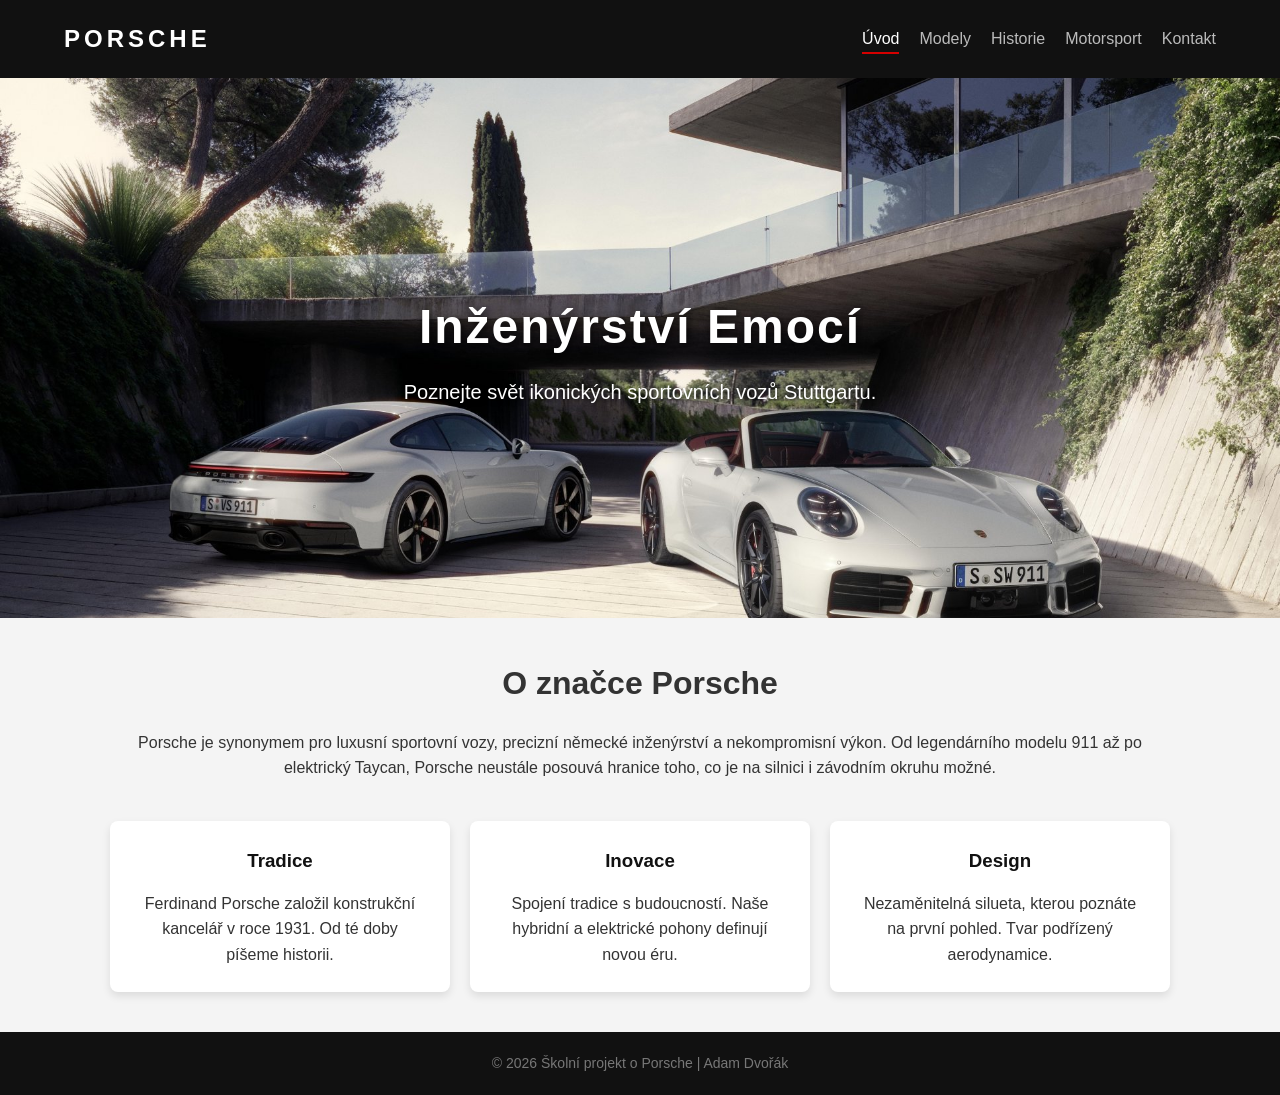
==== index.html @ 8f1053b8 "Add files via upload" ====
<!DOCTYPE html>
<html lang="cs">
<head>
    <meta charset="UTF-8">
    <meta name="viewport" content="width=device-width, initial-scale=1.0">
    <title>Porsche - Oficiální Fanouškovská Stránka</title>
    <link rel="stylesheet" href="style.css">
</head>
<body>

    <header>
        <div class="logo">PORSCHE</div>
        <nav>
            <ul>
                <li><a href="index.html" class="active">Úvod</a></li>
                <li><a href="modely.html">Modely</a></li>
                <li><a href="historie.html">Historie</a></li>
                <li><a href="motorsport.html">Motorsport</a></li>
                <li><a href="kontakt.html">Kontakt</a></li>
            </ul>
        </nav>
    </header>

    <section class="hero">
        <div class="hero-content">
            <h1>Inženýrství Emocí</h1>
            <p>Poznejte svět ikonických sportovních vozů Stuttgartu.</p>
        </div>
    </section>

    <main class="obsah">
        <h2>O značce Porsche</h2>
        <p>Porsche je synonymem pro luxusní sportovní vozy, precizní německé inženýrství a nekompromisní výkon. Od legendárního modelu 911 až po elektrický Taycan, Porsche neustále posouvá hranice toho, co je na silnici i závodním okruhu možné.</p>
        
        <div class="karty-kontejner">
            <div class="karta">
                <h3>Tradice</h3>
                <p>Ferdinand Porsche založil konstrukční kancelář v roce 1931. Od té doby píšeme historii.</p>
            </div>
            <div class="karta">
                <h3>Inovace</h3>
                <p>Spojení tradice s budoucností. Naše hybridní a elektrické pohony definují novou éru.</p>
            </div>
            <div class="karta">
                <h3>Design</h3>
                <p>Nezaměnitelná silueta, kterou poznáte na první pohled. Tvar podřízený aerodynamice.</p>
            </div>
        </div>
    </main>

    <footer>
        <p>&copy; 2026 Školní projekt o Porsche | Adam Dvořák</p>
    </footer>

</body>
</html>
---- style.css ----
/* ZÁKLADNÍ RESET A PÍSMO */
* {
    margin: 0;
    padding: 0;
    box-sizing: border-box;
    font-family: 'Segoe UI', Tahoma, Geneva, Verdana, sans-serif;
}

body {
    background-color: #f4f4f4;
    color: #333;
    line-height: 1.6;
}

/* HLAVIČKA A NAVIGACE */
header {
    background-color: #111;
    color: #fff;
    display: flex;
    justify-content: space-between;
    align-items: center;
    padding: 20px 5%;
    position: sticky;
    top: 0;
    z-index: 100;
}

header .logo {
    font-size: 24px;
    font-weight: bold;
    letter-spacing: 4px;
}

header nav ul {
    list-style: none;
    display: flex;
}

header nav ul li {
    margin-left: 20px;
}

header nav ul li a {
    color: #bbb;
    text-decoration: none;
    font-size: 16px;
    transition: 0.3s;
}

header nav ul li a:hover, header nav ul li a.active {
    color: #fff;
    border-bottom: 2px solid #d50000; /* Porsche červená */
    padding-bottom: 5px;
}

/* HERO SEKCE (Úvodní velký blok s tvým vlastním staženým obrázkem) */
.hero {
    /* Načte obrázek z tvé složky image */
    background: url('images/uvod-porsche.jpg') no-repeat center center/cover;
    height: 60vh;
    display: flex;
    justify-content: center;
    align-items: center;
    text-align: center;
}

.hero h1 {
    font-size: 48px;
    letter-spacing: 2px;
    margin-bottom: 10px;
    color: #fff;
    /* Stín pod textem, aby šel přečíst na tvém barevném obrázku */
    text-shadow: 2px 2px 8px rgba(0, 0, 0, 0.8); 
}

.hero p {
    font-size: 20px;
    color: #fff;
    /* Stín pod podnadpisem */
    text-shadow: 2px 2px 5px rgba(0, 0, 0, 0.8); 
}


/* HLAVNÍ OBSAH */
.obsah {
    max-width: 1100px;
    margin: 40px auto;
    padding: 0 20px;
    text-align: center;
}

.obsah h2 {
    font-size: 32px;
    margin-bottom: 20px;
}

/* KARTY (FLEXBOX) */
.karty-kontejner {
    display: flex;
    justify-content: space-between;
    margin-top: 40px;
    gap: 20px;
}

.karta {
    background: #fff;
    padding: 25px;
    border-radius: 8px;
    box-shadow: 0 4px 8px rgba(0,0,0,0.1);
    flex: 1; /* Každá karta zabere stejný prostor */
}

.karta h3 {
    margin-bottom: 15px;
    color: #111;
}

/* PATIČKA */
footer {
    background-color: #111;
    color: #777;
    text-align: center;
    padding: 20px;
    margin-top: 40px;
    font-size: 14px;
}

/* RESPONSIVITA (Pro mobily a tablety) */
@media (max-width: 768px) {
    header {
        flex-direction: column; /* Logo a menu budou pod sebou */
        gap: 15px;
    }

    header nav ul {
        flex-direction: column; /* Menu položky pod sebou */
        align-items: center;
        gap: 10px;
    }

    header nav ul li {
        margin-left: 0;
    }

    .hero h1 {
        font-size: 32px;
    }

    .karty-kontejner {
        flex-direction: column; /* Karty se na mobilu naskládají pod sebe */
    }
}

/* --- STYLY PRO STRÁNKU MODELŮ --- */

.poddnadpis {
    color: #666;
    margin-bottom: 40px;
}

/* Vytvoření mřížky - na PC budou 3 karty vedle sebe */
.modely-grid {
    display: grid;
    grid-template-columns: repeat(auto-fit, minmax(300px, 1fr));
    gap: 30px;
    margin-top: 20px;
}

/* Styl samotného rámečku (karty) */
.model-karta {
    background-color: #fff;
    border-radius: 10px;
    overflow: hidden; /* Aby obrázek při zvětšení nepřetékal z rohů karty */
    box-shadow: 0 4px 15px rgba(0, 0, 0, 0.05);
    border: 1px solid #e0e0e0;
    transition: transform 0.4s ease, box-shadow 0.4s ease; /* Plynulost efektu */
    text-align: left;
}

/* HOVER EFEKT: Zvětšení celé karty po najetí myší */
.model-karta:hover {
    transform: scale(1.04); /* Zvětší kartu o 4 % */
    box-shadow: 0 12px 25px rgba(0, 0, 0, 0.15); /* Zvýrazní stín pro 3D efekt */
    border-color: #d50000; /* Rámeček jemně zčervená */
}

/* Kontejner na fotku, abychom mohli zoomovat samotný obrázek uvnitř */
.foto-kontejner {
    width: 100%;
    height: 200px;
    overflow: hidden;
}

.foto-kontejner img {
    width: 100%;
    height: 100%;
    object-fit: cover; /* Obrázek se hezky přizpůsobí rozměrům */
    transition: transform 0.4s ease; /* Plynulost pro zoom obrázku */
}

/* HOVER EFEKT: Jemné přiblížení obrázku uvnitř, když najedeš na kartu */
.model-karta:hover .foto-kontejner img {
    transform: scale(1.08); /* Přiblíží fotku o 8 % */
}

/* Vnitřní texty v kartě */
.model-info {
    padding: 20px;
}

.model-info h3 {
    font-size: 20px;
    margin-bottom: 10px;
    color: #111;
}

.model-info p {
    font-size: 14px;
    color: #555;
    line-height: 1.5;
}

/* --- STYLY PRO STRÁNKU HISTORIE (TIMELINE) --- */

/* Hlavní linka uprostřed */
.timeline {
    position: relative;
    max-width: 1000px;
    margin: 50px auto;
    padding: 20px 0;
}

/* Vytvoření svislé čáry uprostřed */
.timeline::after {
    content: '';
    position: absolute;
    width: 4px;
    background-color: #111; /* Černá linie */
    top: 0;
    bottom: 0;
    left: 50%;
    margin-left: -2px;
}

/* Kontejner pro jeden milník */
.timeline-item {
    padding: 10px 40px;
    position: relative;
    background-color: inherit;
    width: 50%; /* Zabere polovinu šířky */
}

/* Tečka na středové čáře */
.timeline-item::after {
    content: '';
    position: absolute;
    width: 16px;
    height: 16px;
    right: -8px;
    background-color: #fff;
    border: 4px solid #d50000; /* Porsche červená tečka */
    top: 25px;
    border-radius: 50%;
    z-index: 1;
    transition: 0.3s;
}

/* Pozicování vlevo a vpravo */
.timeline-item.vlevo {
    left: 0;
    text-align: right;
}

.timeline-item.vpravo {
    left: 50%;
    text-align: left;
}

/* Otočení tečky pro pravou stranu */
.timeline-item.vpravo::after {
    left: -8px;
}

/* Samotný box s textem */
.timeline-obsah {
    padding: 20px 30px;
    background-color: #fff;
    position: relative;
    border-radius: 8px;
    box-shadow: 0 4px 15px rgba(0,0,0,0.05);
    border: 1px solid #e0e0e0;
    transition: 0.3s ease;
}

/* Zvýraznění boxu po najetí myší */
.timeline-obsah:hover {
    box-shadow: 0 8px 20px rgba(0,0,0,0.12);
    border-color: #111;
}

/* Vytunění zobrazení roku */
.rok {
    display: inline-block;
    background-color: #d50000;
    color: #fff;
    font-weight: bold;
    padding: 3px 10px;
    border-radius: 4px;
    font-size: 14px;
    margin-bottom: 10px;
}

.timeline-obsah h3 {
    font-size: 20px;
    margin-bottom: 8px;
    color: #111;
}

.timeline-obsah p {
    font-size: 14px;
    color: #555;
}

/* --- RESPONZIVITA PRO HISTORII (Mobily) --- */
@media (max-width: 768px) {
    /* Posuneme čáru na levou stranu */
    .timeline::after {
        left: 31px;
    }

    /* Boxy roztáhneme na plnou šířku */
    .timeline-item {
        width: 100%;
        padding-left: 70px;
        padding-right: 25px;
        text-align: left !important; /* Všechno zarovnáme doleva */
    }

    /* Všechny položky se budou chovat jako pravé */
    .timeline-item.vpravo {
        left: 0;
    }

    /* Přesuneme tečky na levou čáru */
    .timeline-item.vlevo::after, .timeline-item.vpravo::after {
        left: 23px;
    }
}

/* --- STYLY PRO STRÁNKU KONTAKT --- */
.kontakt-blok {
    display: flex;
    justify-content: space-between;
    align-items: flex-start;
    gap: 40px;
    margin-top: 40px;
    text-align: left;
}

.kontakt-tabulka {
    flex: 1;
    border-collapse: collapse;
    font-size: 16px;
}

.kontakt-tabulka td {
    padding: 15px;
    border-bottom: 1px solid #ddd;
}

.kontakt-formular {
    flex: 1;
    display: flex;
    flex-direction: column;
    gap: 15px;
    background: #fff;
    padding: 25px;
    border-radius: 8px;
    box-shadow: 0 4px 8px rgba(0,0,0,0.05);
}

.kontakt-formular input, .kontakt-formular textarea {
    padding: 12px;
    border: 1px solid #ccc;
    border-radius: 4px;
    font-size: 14px;
}

.kontakt-formular button {
    background-color: #d50000;
    color: white;
    padding: 12px;
    border: none;
    border-radius: 4px;
    cursor: pointer;
    font-weight: bold;
    transition: 0.3s;
}

.kontakt-formular button:hover {
    background-color: #b30000;
}

/* Úprava responzivity pro kontakt */
@media (max-width: 768px) {
    .kontakt-blok {
        flex-direction: column;
    }
}
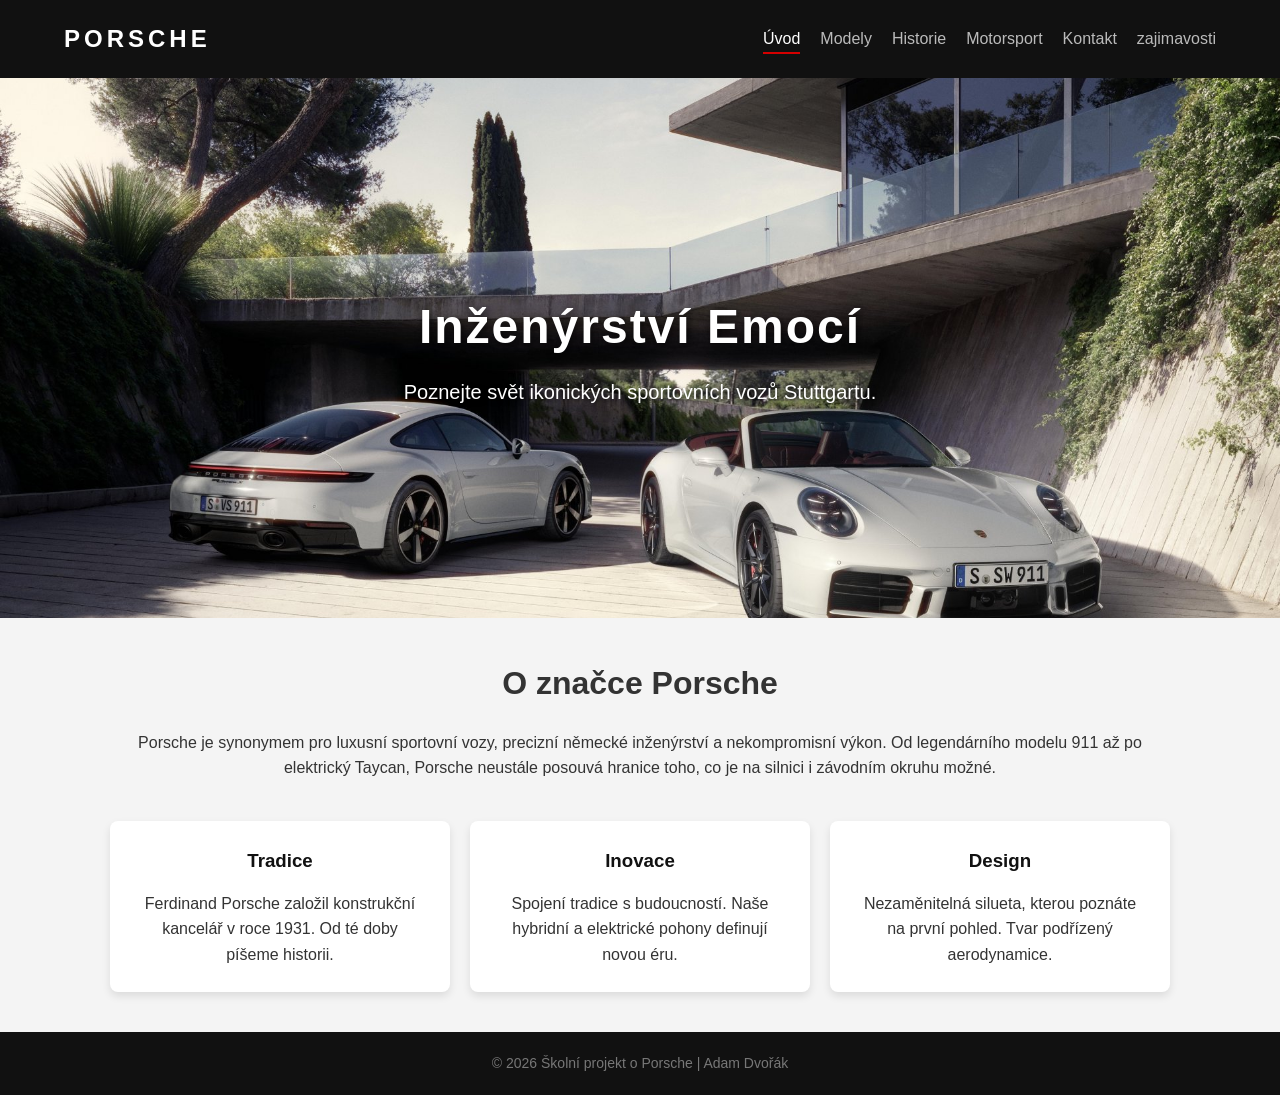
==== commit 44af0b6f: "Add files via upload" ====
--- a/index.html
+++ b/index.html
@@ -17,6 +17,7 @@
                 <li><a href="historie.html">Historie</a></li>
                 <li><a href="motorsport.html">Motorsport</a></li>
                 <li><a href="kontakt.html">Kontakt</a></li>
+                <li><a href="zajimavosti.html">zajimavosti</a></li>
             </ul>
         </nav>
     </header>
--- a/style.css
+++ b/style.css
@@ -1,4 +1,4 @@
-/* ZÁKLADNÍ RESET A PÍSMO */
+
 * {
     margin: 0;
     padding: 0;
@@ -12,7 +12,7 @@
     line-height: 1.6;
 }
 
-/* HLAVIČKA A NAVIGACE */
+
 header {
     background-color: #111;
     color: #fff;
@@ -53,10 +53,10 @@
     padding-bottom: 5px;
 }
 
-/* HERO SEKCE (Úvodní velký blok s tvým vlastním staženým obrázkem) */
+
 .hero {
-    /* Načte obrázek z tvé složky image */
-    background: url('images/uvod-porsche.jpg') no-repeat center center/cover;
+    
+    background: url('img/uvod-porsche.jpg') no-repeat center center/cover;
     height: 60vh;
     display: flex;
     justify-content: center;
@@ -69,19 +69,19 @@
     letter-spacing: 2px;
     margin-bottom: 10px;
     color: #fff;
-    /* Stín pod textem, aby šel přečíst na tvém barevném obrázku */
+   
     text-shadow: 2px 2px 8px rgba(0, 0, 0, 0.8); 
 }
 
 .hero p {
     font-size: 20px;
     color: #fff;
-    /* Stín pod podnadpisem */
+
     text-shadow: 2px 2px 5px rgba(0, 0, 0, 0.8); 
 }
 
 
-/* HLAVNÍ OBSAH */
+
 .obsah {
     max-width: 1100px;
     margin: 40px auto;
@@ -94,7 +94,7 @@
     margin-bottom: 20px;
 }
 
-/* KARTY (FLEXBOX) */
+
 .karty-kontejner {
     display: flex;
     justify-content: space-between;
@@ -107,7 +107,7 @@
     padding: 25px;
     border-radius: 8px;
     box-shadow: 0 4px 8px rgba(0,0,0,0.1);
-    flex: 1; /* Každá karta zabere stejný prostor */
+    flex: 1; 
 }
 
 .karta h3 {
@@ -115,7 +115,7 @@
     color: #111;
 }
 
-/* PATIČKA */
+
 footer {
     background-color: #111;
     color: #777;
@@ -125,16 +125,15 @@
     font-size: 14px;
 }
 
-/* RESPONSIVITA (Pro mobily a tablety) */
+
 @media (max-width: 768px) {
     header {
-        flex-direction: column; /* Logo a menu budou pod sebou */
+        flex-direction: column;
         gap: 15px;
     }
 
     header nav ul {
-        flex-direction: column; /* Menu položky pod sebou */
-        align-items: center;
+        flex-direction: column; 
         gap: 10px;
     }
 
@@ -147,7 +146,7 @@
     }
 
     .karty-kontejner {
-        flex-direction: column; /* Karty se na mobilu naskládají pod sebe */
+        flex-direction: column; 
     }
 }
 
@@ -407,3 +406,111 @@
         flex-direction: column;
     }
 }
+
+
+
+/* --- STYLING PRO STRÁNKU ZAJÍMAVOSTÍ --- */
+
+.zajimavosti-kontejner {
+    max-width: 1200px;
+    margin: 0 auto;
+    padding: 40px 20px;
+    font-family: 'Arial', sans-serif;
+    color: #333;
+}
+
+.zajimavosti-uvod {
+    text-align: center;
+    margin-bottom: 50px;
+}
+
+.zajimavosti-uvod h1 {
+    font-size: 42px;
+    color: #111;
+    text-transform: uppercase;
+    letter-spacing: 1px;
+    margin-bottom: 15px;
+}
+
+.zajimavosti-uvod p {
+    font-size: 18px;
+    color: #666;
+    max-width: 700px;
+    margin: 0 auto;
+    line-height: 1.6;
+}
+
+/* Mřížka pro boxy (2 sloupce na velkém monitoru) */
+.boxy-mrizka {
+    display: grid;
+    grid-template-columns: repeat(auto-fit, minmax(500px, 1fr));
+    gap: 30px;
+    margin-bottom: 40px;
+}
+
+/* Samotný box se zajímavostí */
+.zajimavost-box {
+    background: #f9f9f9;
+    border-left: 5px solid #d50000; /* Porsche červená linie na boku */
+    padding: 30px;
+    border-radius: 8px;
+    box-shadow: 0 4px 15px rgba(0,0,0,0.05);
+    transition: transform 0.3s ease, box-shadow 0.3s ease;
+}
+
+/* Efekt při najetí myší na box */
+.zajimavost-box:hover {
+    transform: translateY(-5px);
+    box-shadow: 0 8px 25px rgba(0,0,0,0.1);
+}
+
+.box-ikona {
+    font-size: 30px;
+    margin-bottom: 15px;
+}
+
+.zajimavost-box h2 {
+    font-size: 24px;
+    color: #111;
+    margin-bottom: 15px;
+}
+
+.zajimavost-box p {
+    font-size: 15px;
+    line-height: 1.7;
+    color: #444;
+    margin-bottom: 12px;
+    text-align: justify;
+}
+
+/* Tlačítko zpět */
+.zajimavosti-paticka {
+    text-align: center;
+    margin-top: 50px;
+}
+
+.tlacitko-domu {
+    display: inline-block;
+    padding: 12px 30px;
+    background-color: #111;
+    color: #fff;
+    text-decoration: none;
+    font-weight: bold;
+    border-radius: 5px;
+    transition: background 0.3s ease;
+}
+
+.tlacitko-domu:hover {
+    background-color: #d50000; /* Zčervená při najetí */
+}
+
+/* Responsivita pro menší obrazovky/mobily */
+@media (max-width: 600px) {
+    .boxy-mrizka {
+        grid-template-columns: 1fr; /* Na mobilu bude jen jeden sloupec */
+    }
+   
+    .zajimavosti-uvod h1 {
+        font-size: 30px;
+    }
+}
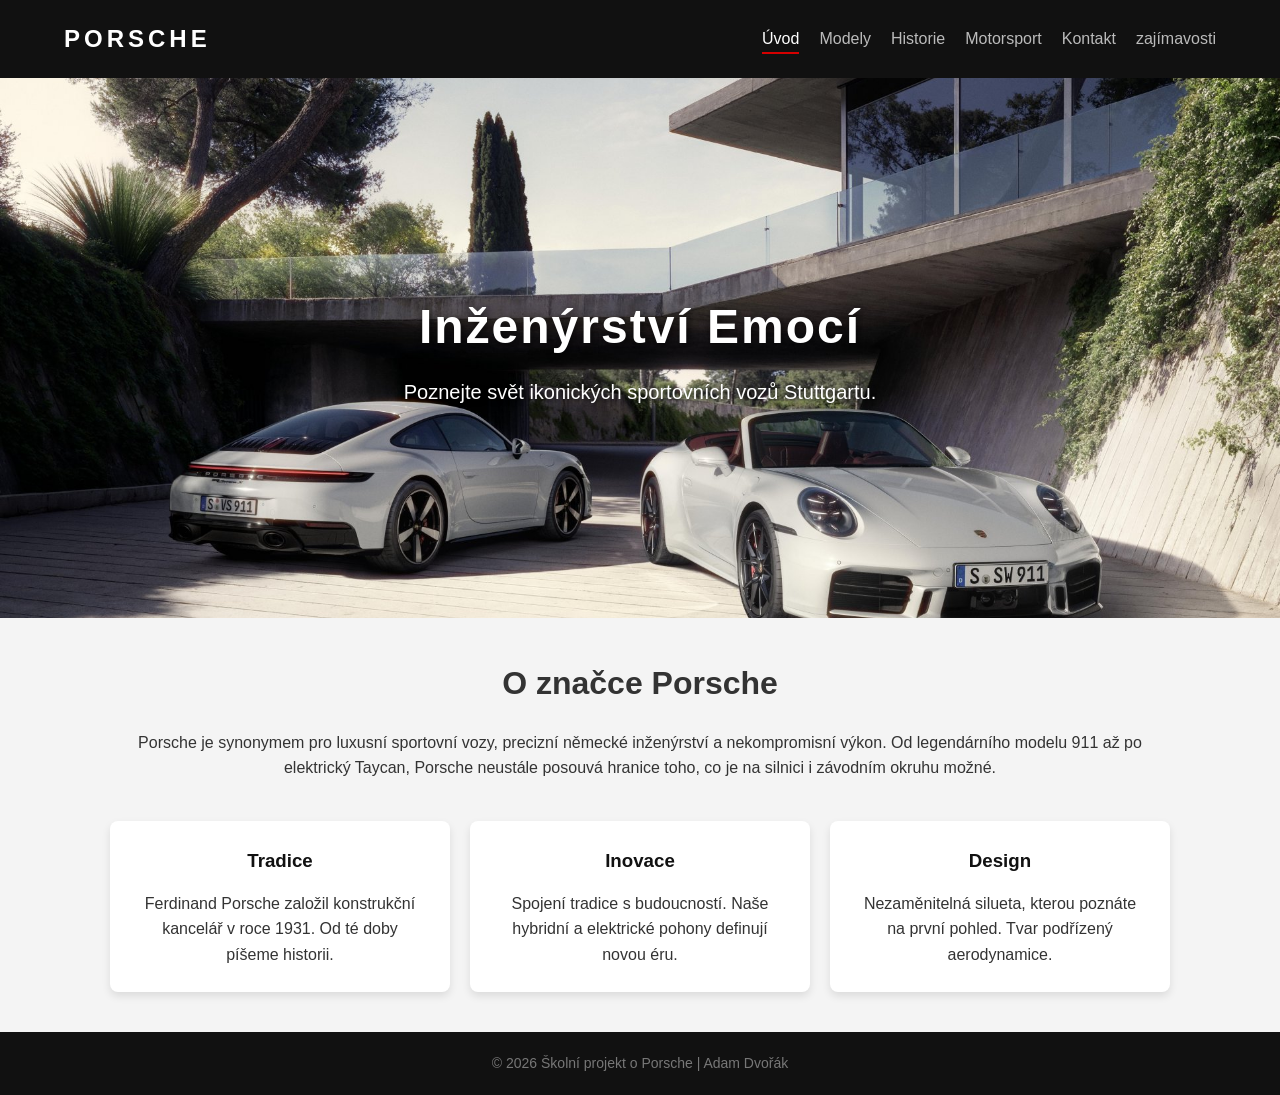
==== commit 72c10cd3: "Add files via upload" ====
--- a/index.html
+++ b/index.html
@@ -17,7 +17,7 @@
                 <li><a href="historie.html">Historie</a></li>
                 <li><a href="motorsport.html">Motorsport</a></li>
                 <li><a href="kontakt.html">Kontakt</a></li>
-                <li><a href="zajimavosti.html">zajimavosti</a></li>
+                 <li><a href="zajimavosti.html">zajímavosti</a></li>
             </ul>
         </nav>
     </header>
--- a/style.css
+++ b/style.css
@@ -1,4 +1,4 @@
-
+/* ZÁKLADNÍ RESET A PÍSMO */
 * {
     margin: 0;
     padding: 0;
@@ -12,7 +12,7 @@
     line-height: 1.6;
 }
 
-
+/* HLAVIČKA A NAVIGACE */
 header {
     background-color: #111;
     color: #fff;
@@ -53,9 +53,9 @@
     padding-bottom: 5px;
 }
 
-
+/* HERO SEKCE (Úvodní velký blok s tvým vlastním staženým obrázkem) */
 .hero {
-    
+    /* Načte obrázek z tvé složky img */
     background: url('img/uvod-porsche.jpg') no-repeat center center/cover;
     height: 60vh;
     display: flex;
@@ -69,19 +69,19 @@
     letter-spacing: 2px;
     margin-bottom: 10px;
     color: #fff;
-   
+    /* Stín pod textem, aby šel přečíst na tvém barevném obrázku */
     text-shadow: 2px 2px 8px rgba(0, 0, 0, 0.8); 
 }
 
 .hero p {
     font-size: 20px;
     color: #fff;
-
+    /* Stín pod podnadpisem */
     text-shadow: 2px 2px 5px rgba(0, 0, 0, 0.8); 
 }
 
 
-
+/* HLAVNÍ OBSAH */
 .obsah {
     max-width: 1100px;
     margin: 40px auto;
@@ -94,7 +94,7 @@
     margin-bottom: 20px;
 }
 
-
+/* KARTY (FLEXBOX) */
 .karty-kontejner {
     display: flex;
     justify-content: space-between;
@@ -107,7 +107,7 @@
     padding: 25px;
     border-radius: 8px;
     box-shadow: 0 4px 8px rgba(0,0,0,0.1);
-    flex: 1; 
+    flex: 1; /* Každá karta zabere stejný prostor */
 }
 
 .karta h3 {
@@ -115,7 +115,7 @@
     color: #111;
 }
 
-
+/* PATIČKA */
 footer {
     background-color: #111;
     color: #777;
@@ -125,15 +125,16 @@
     font-size: 14px;
 }
 
-
+/* RESPONSIVITA (Pro mobily a tablety) */
 @media (max-width: 768px) {
     header {
-        flex-direction: column;
+        flex-direction: column; /* Logo a menu budou pod sebou */
         gap: 15px;
     }
 
     header nav ul {
-        flex-direction: column; 
+        flex-direction: column; /* Menu položky pod sebou */
+        align-items: center;
         gap: 10px;
     }
 
@@ -146,7 +147,7 @@
     }
 
     .karty-kontejner {
-        flex-direction: column; 
+        flex-direction: column; /* Karty se na mobilu naskládají pod sebe */
     }
 }
 
@@ -408,109 +409,159 @@
 }
 
 
-
-/* --- STYLING PRO STRÁNKU ZAJÍMAVOSTÍ --- */
-
+/* ==========================================================================
+   STYLING PRO STRÁNKU ZAJÍMAVOSTÍ (DLOUHÉ ČTENÍ)
+   ========================================================================== */
+
+/* Hlavní obal stránky */
 .zajimavosti-kontejner {
-    max-width: 1200px;
-    margin: 0 auto;
-    padding: 40px 20px;
-    font-family: 'Arial', sans-serif;
-    color: #333;
-}
-
+    max-width: 1250px;
+    margin: 40px auto 0 auto;
+    padding: 60px 20px;
+    font-family: -apple-system, BlinkMacSystemFont, "Segoe UI", Roboto, Helvetica, Arial, sans-serif;
+    color: #222;
+    background-color: #ffffff;
+}
+
+/* Úvodní hlavička */
 .zajimavosti-uvod {
     text-align: center;
-    margin-bottom: 50px;
+    margin-bottom: 60px;
 }
 
 .zajimavosti-uvod h1 {
-    font-size: 42px;
-    color: #111;
+    font-size: 46px;
+    font-weight: 800;
+    color: #fffefe;
     text-transform: uppercase;
-    letter-spacing: 1px;
-    margin-bottom: 15px;
+    letter-spacing: -0.5px;
+    margin-bottom: 20px;
 }
 
 .zajimavosti-uvod p {
-    font-size: 18px;
-    color: #666;
-    max-width: 700px;
+    font-size: 19px;
+    color: #fffdfd;
+    max-width: 800px;
     margin: 0 auto;
     line-height: 1.6;
 }
 
-/* Mřížka pro boxy (2 sloupce na velkém monitoru) */
+/* Rozvržení boxů do mřížky (2 sloupce na PC) */
 .boxy-mrizka {
     display: grid;
-    grid-template-columns: repeat(auto-fit, minmax(500px, 1fr));
-    gap: 30px;
-    margin-bottom: 40px;
-}
-
-/* Samotný box se zajímavostí */
+    grid-template-columns: repeat(auto-fit, minmax(550px, 1fr));
+    gap: 35px;
+    margin-bottom: 50px;
+}
+
+/* Styl samotného velkého boxu */
 .zajimavost-box {
-    background: #f9f9f9;
-    border-left: 5px solid #d50000; /* Porsche červená linie na boku */
-    padding: 30px;
-    border-radius: 8px;
-    box-shadow: 0 4px 15px rgba(0,0,0,0.05);
-    transition: transform 0.3s ease, box-shadow 0.3s ease;
-}
-
-/* Efekt při najetí myší na box */
+    background: #fbfbfb;
+    border-top: 4px solid #d50000; /* Porsche červená na horní hraně boxu */
+    padding: 40px;
+    border-radius: 6px;
+    box-shadow: 0 4px 20px rgba(0, 0, 0, 0.04);
+    transition: transform 0.3s cubic-bezier(0.25, 0.46, 0.45, 0.94), box-shadow 0.3s ease;
+}
+
+/* Efekt zvednutí boxu při najetí myší */
 .zajimavost-box:hover {
-    transform: translateY(-5px);
-    box-shadow: 0 8px 25px rgba(0,0,0,0.1);
+    transform: translateY(-6px);
+    box-shadow: 0 12px 30px rgba(0, 0, 0, 0.09);
+    background: #fffdfd;
+}
+
+/* Hlavička uvnitř boxu (Ikona + Nadpis) */
+.box-header {
+    display: flex;
+    align-items: center;
+    gap: 15px;
+    margin-bottom: 25px;
 }
 
 .box-ikona {
-    font-size: 30px;
-    margin-bottom: 15px;
+    font-size: 32px;
+    background: #f7f4f4;
+    padding: 10px;
+    border-radius: 50%;
 }
 
 .zajimavost-box h2 {
     font-size: 24px;
-    color: #111;
-    margin-bottom: 15px;
-}
-
+    color: #ffffff04;
+    font-weight: 700;
+    line-height: 1.3;
+    margin: 0;
+}
+
+/* Styling odstavců s textem - zarovnání do bloku pro čistý vzhled */
 .zajimavost-box p {
-    font-size: 15px;
-    line-height: 1.7;
-    color: #444;
-    margin-bottom: 12px;
+    font-size: 15.5px;
+    line-height: 1.75;
+    color: #3b3b3b;
+    margin-bottom: 18px;
     text-align: justify;
-}
-
-/* Tlačítko zpět */
+    text-justify: inter-word;
+}
+
+/* Odstranění spodního marginu u posledního odstavce */
+.zajimavost-box p:last-child {
+    margin-bottom: 0;
+}
+
+/* Spodní patička s tlačítkem */
 .zajimavosti-paticka {
     text-align: center;
-    margin-top: 50px;
-}
-
+    margin-top: 60px;
+    border-top: 1px solid #eee;
+    padding-top: 40px;
+}
+
+/* Elegantní černé tlačítko */
 .tlacitko-domu {
     display: inline-block;
-    padding: 12px 30px;
+    padding: 15px 35px;
     background-color: #111;
     color: #fff;
     text-decoration: none;
-    font-weight: bold;
-    border-radius: 5px;
-    transition: background 0.3s ease;
+    font-weight: 700;
+    text-transform: uppercase;
+    font-size: 14px;
+    letter-spacing: 1px;
+    border-radius: 4px;
+    transition: background-color 0.2s ease, transform 0.2s ease;
 }
 
 .tlacitko-domu:hover {
-    background-color: #d50000; /* Zčervená při najetí */
-}
-
-/* Responsivita pro menší obrazovky/mobily */
-@media (max-width: 600px) {
+    background-color: #d50000; /* Při najetí zčervená */
+    transform: translateY(-2px);
+}
+
+.tlacitko-domu:active {
+    transform: translateY(0);
+}
+
+/* Responzivní design pro menší monitory a mobily */
+@media (max-width: 768px) {
     .boxy-mrizka {
-        grid-template-columns: 1fr; /* Na mobilu bude jen jeden sloupec */
-    }
-   
+        grid-template-columns: 1fr; /* Na mobilu se boxy seřadí pod sebe */
+        gap: 25px;
+    }
+    
+    .zajimavosti-kontejner {
+        padding: 40px 15px;
+    }
+
     .zajimavosti-uvod h1 {
-        font-size: 30px;
-    }
-}
+        font-size: 32px;
+    }
+
+    .zajimavost-box {
+        padding: 25px;
+    }
+    
+    .zajimavost-box p {
+        text-align: left; /* Na mobilu je lepší zarovnání vlevo */
+    }
+}
+
